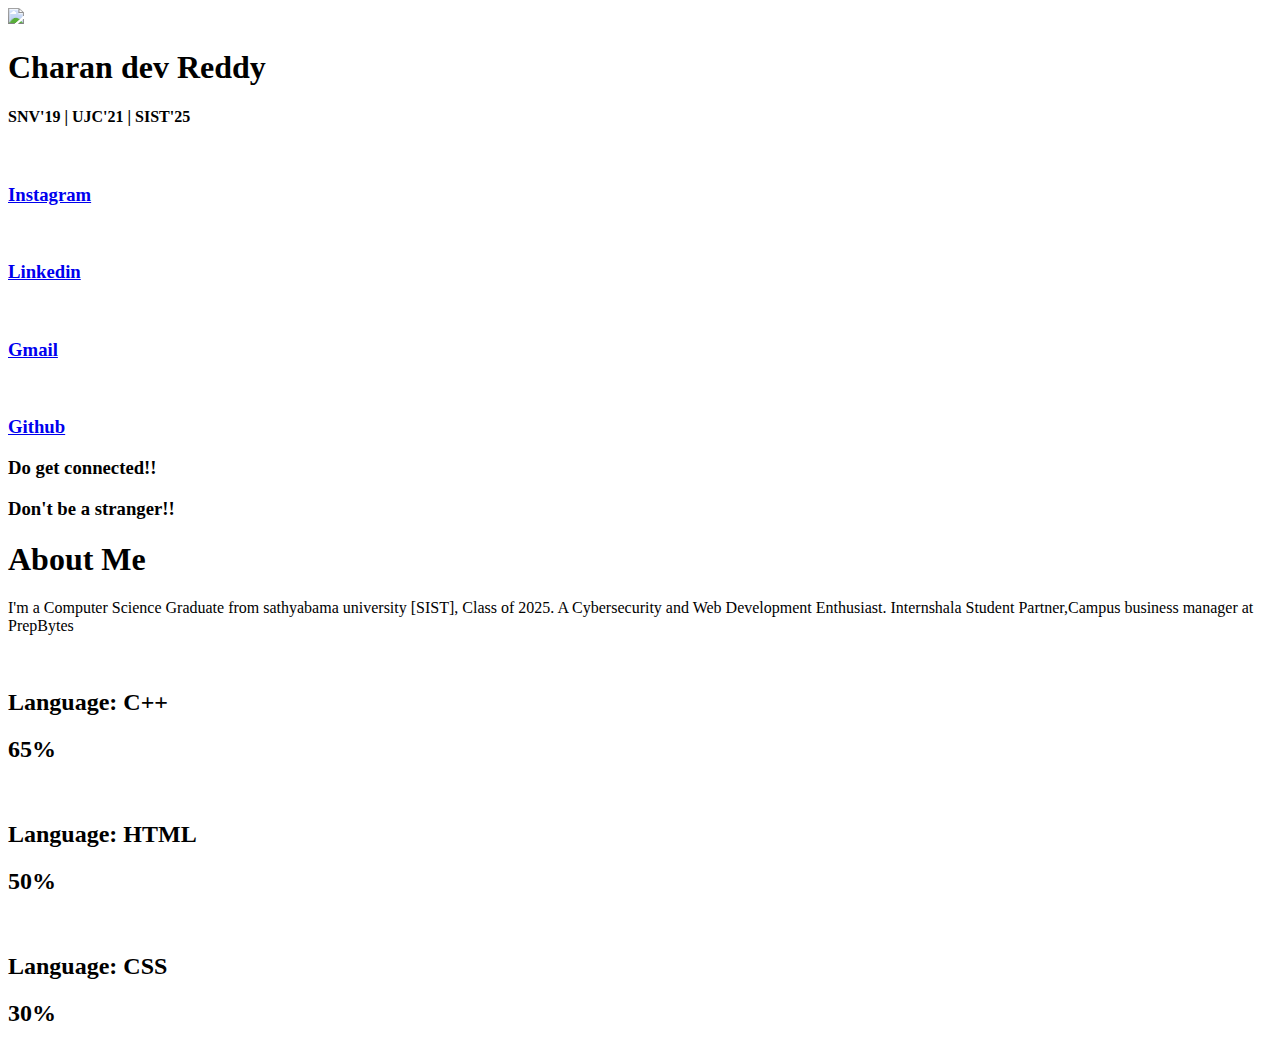
==== index.html @ 65d62570 "first commit" ====
<!DOCTYPE html>
<html lang="en">
<head>
    <meta charset="UTF-8">
    <meta http-equiv="X-UA-Compatible" content="IE=edge">
    <meta name="viewport" content="width=device-width, initial-scale=1.0">
    <link rel="stylesheet" href="C:\Users\chara\OneDrive\Desktop\portfolio\style.css" />
    <link rel="preconnect" href="https://fonts.googleapis.com">
<link rel="preconnect" href="https://fonts.gstatic.com" crossorigin>
<link href="https://fonts.googleapis.com/css2?family=Poppins:ital,wght@0,400;0,500;0,700;1,400&display=swap" rel="stylesheet">
    <title>
        portfolio
    </title>
</head>
<body>
<main>
    <section class="glass">
       <div class="dashboard">
           <div class="user">
               <img class="avatar" src="C:\Users\chara\OneDrive\Desktop\portfolio\images\avatar.png">
               <h1>Charan dev Reddy</h1>
               <h4>SNV'19 | UJC'21 | SIST'25</h4>
           </div>
             <div calss="links">
               <div class="link">
                <a href="https://www.instagram.com/charandevreddy/"><img class="icons" src="C:\Users\chara\OneDrive\Desktop\portfolio\images\Instagram.png" alt=""></a>
                <a href="https://www.instagram.com/charandevreddy/"> <h3>Instagram</h3></a>
               </div>
               <div class="link">
                <a href="https://www.linkedin.com/in/charandev-reddy-4b3130212/"><img class="icons" src="C:\Users\chara\OneDrive\Desktop\portfolio\images\Linkedin.png" alt=""></a>
                <a href="https://www.linkedin.com/in/charandev-reddy-4b3130212/"><h3>Linkedin</h3></a>
               </div>
               <div class="link">
                <a href="mailto:charanroxx03@gmail.com"><img class="icons" src="C:\Users\chara\OneDrive\Desktop\portfolio\images\Gmail.png" alt=""></a>
                <a href="mailto:charanroxx03@gmail.com"><h3>Gmail</h3></a>
               </div>
               <div class="link">
                <a href="https://github.com/charandevreddy"><img class="icons" src="C:\Users\chara\OneDrive\Desktop\portfolio\images\gitLogo.png" alt=""></a>
                <a href="https://github.com/charandevreddy"><h3>Github</h3></a>
               </div>
            </div>
            <div class="connection">
                <h3 id="a">Do get connected!!</h3>
                <h3 id="a">Don't be a stranger!!</h3>
            </div>
       </div>
       <div class="portfolio">
          <div class="aboutme">
              <div class="heading">
                  <h1>About Me</h1>
                  <p>I'm a Computer Science Graduate from sathyabama university [SIST], Class of 2025.
                    A Cybersecurity  and Web Development Enthusiast. Internshala Student Partner,Campus business manager at PrepBytes </p>
              </div>
          </div>
          <div class="cards">
            <div class="card">
                <img class="badges" src="C:\Users\chara\OneDrive\Desktop\portfolio\images\c++.png" alt="">
                <div class="card-info">
                    <h2>Language:  C++</h2>
                  <div class="progress1"> </div>
                </div>
                <h2 class="percentage">65%</h2>
              </div>
              <div class="card">
                <img class="badges" src="C:\Users\chara\OneDrive\Desktop\portfolio\images\html.png" alt="">
                <div class="card-info">
                    <h2>Language: HTML </h2>
                  <div class="progress2"> </div>
                </div>
                <h2 class="percentage">50%</h2>
              </div>
              <div class="card">
                <img class="badges" src="C:\Users\chara\OneDrive\Desktop\portfolio\images\css1.png" alt="">
                <div class="card-info">
                    <h2>Language:  CSS </h2>
                  <div class="progress3"> </div>
                </div>
                <h2 class="percentage">30%</h2>
              </div>
          </div> 
       </div>
    </section>
</main>
<div class="triangle1">

</div>
<div class="triangle2">

</div>
</body>
</html>
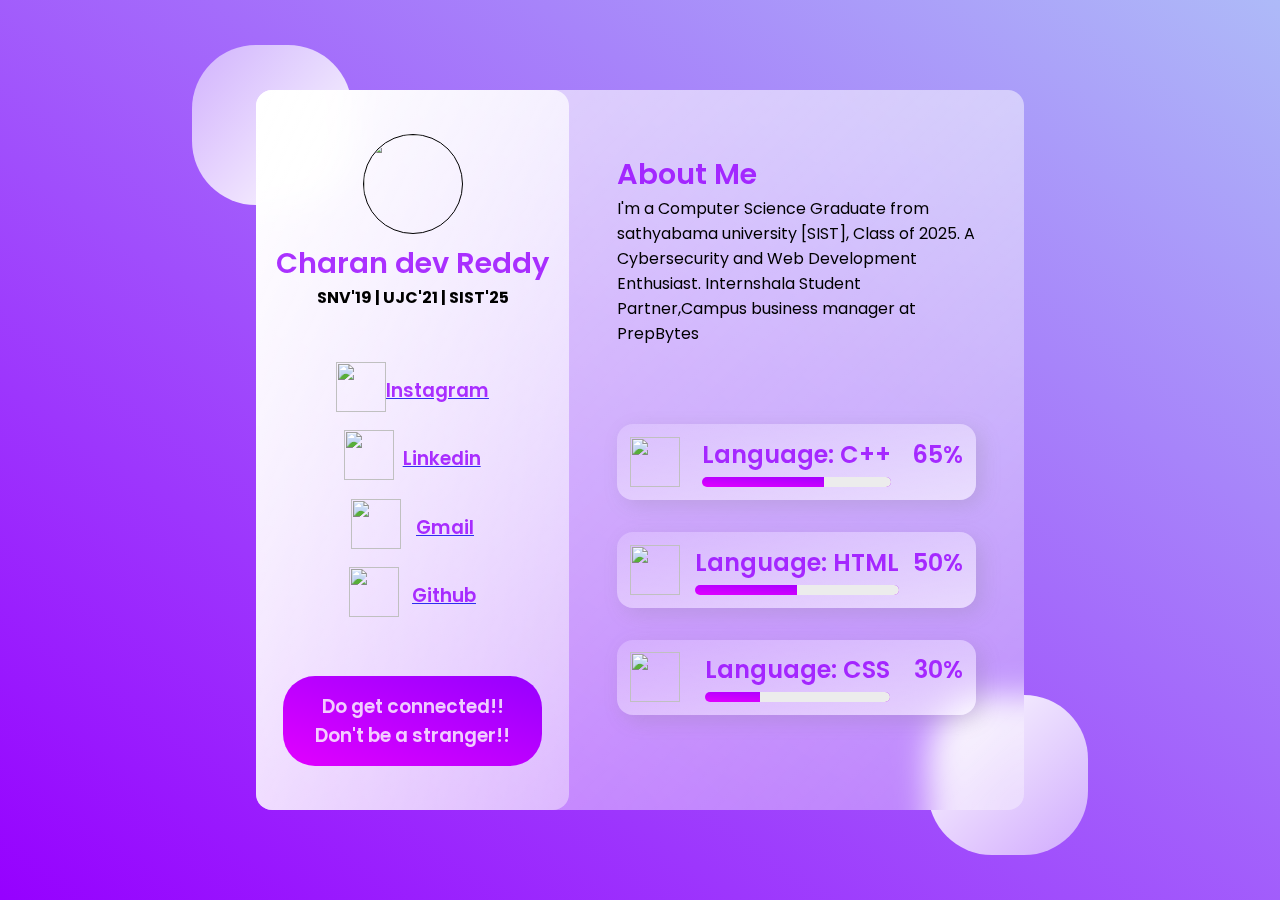
==== commit 63d438c0: "commit 4" ====
--- a/index.html
+++ b/index.html
@@ -4,7 +4,7 @@
     <meta charset="UTF-8">
     <meta http-equiv="X-UA-Compatible" content="IE=edge">
     <meta name="viewport" content="width=device-width, initial-scale=1.0">
-    <link rel="stylesheet" href="C:\Users\chara\OneDrive\Desktop\portfolio\style.css" />
+    <link rel="stylesheet" href="styles\style.css"  type="text/css">
     <link rel="preconnect" href="https://fonts.googleapis.com">
 <link rel="preconnect" href="https://fonts.gstatic.com" crossorigin>
 <link href="https://fonts.googleapis.com/css2?family=Poppins:ital,wght@0,400;0,500;0,700;1,400&display=swap" rel="stylesheet">
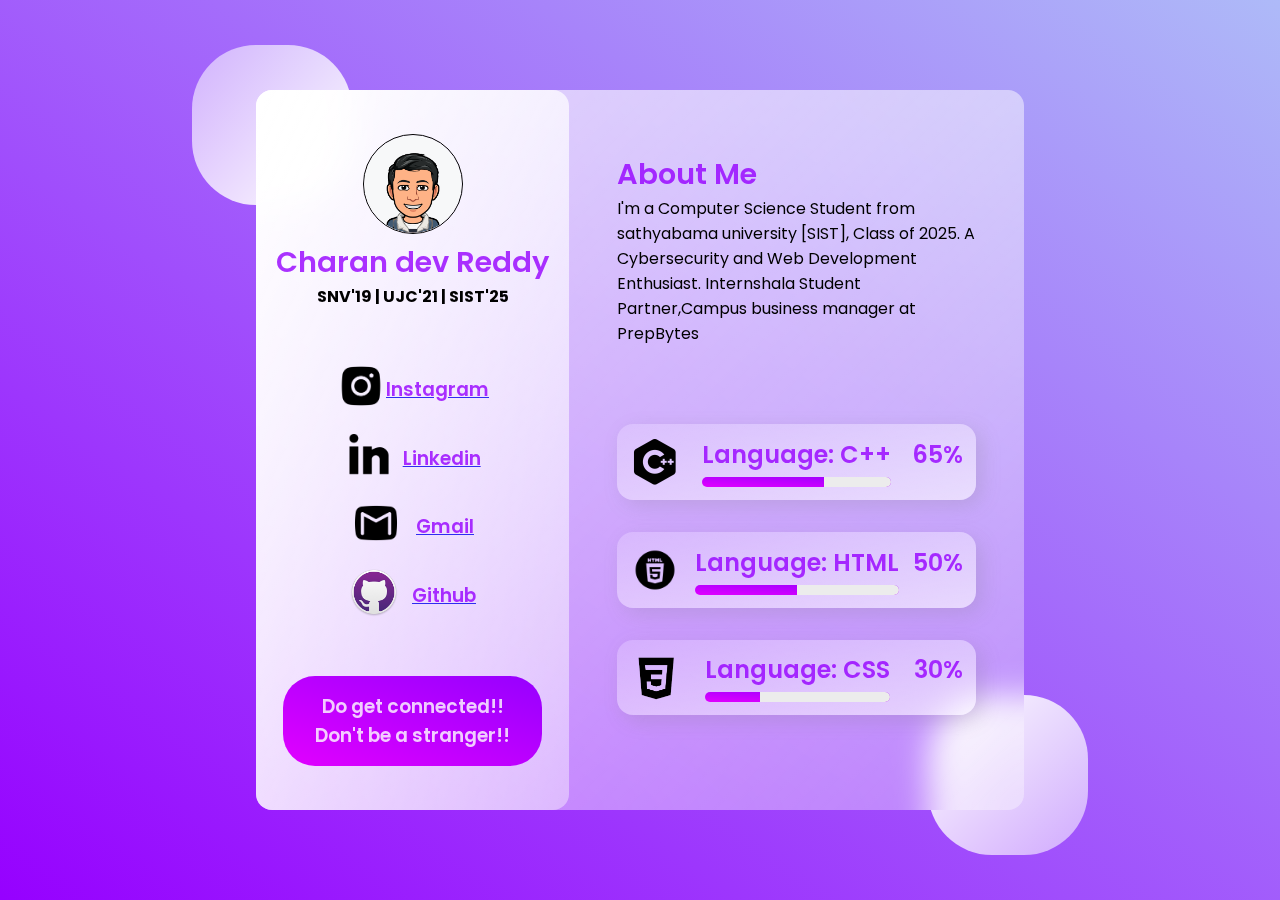
==== commit 2a8a20ae: "css" ====
--- a/index.html
+++ b/index.html
@@ -17,25 +17,25 @@
     <section class="glass">
        <div class="dashboard">
            <div class="user">
-               <img class="avatar" src="C:\Users\chara\OneDrive\Desktop\portfolio\images\avatar.png">
+               <img class="avatar" src="images\avatar.png">
                <h1>Charan dev Reddy</h1>
                <h4>SNV'19 | UJC'21 | SIST'25</h4>
            </div>
              <div calss="links">
                <div class="link">
-                <a href="https://www.instagram.com/charandevreddy/"><img class="icons" src="C:\Users\chara\OneDrive\Desktop\portfolio\images\Instagram.png" alt=""></a>
+                <a href="https://www.instagram.com/charandevreddy/"><img class="icons" src="images\Instagram.png" alt=""></a>
                 <a href="https://www.instagram.com/charandevreddy/"> <h3>Instagram</h3></a>
                </div>
                <div class="link">
-                <a href="https://www.linkedin.com/in/charandev-reddy-4b3130212/"><img class="icons" src="C:\Users\chara\OneDrive\Desktop\portfolio\images\Linkedin.png" alt=""></a>
+                <a href="https://www.linkedin.com/in/charandev-reddy-4b3130212/"><img class="icons" src="images\Linkedin.png" alt=""></a>
                 <a href="https://www.linkedin.com/in/charandev-reddy-4b3130212/"><h3>Linkedin</h3></a>
                </div>
                <div class="link">
-                <a href="mailto:charanroxx03@gmail.com"><img class="icons" src="C:\Users\chara\OneDrive\Desktop\portfolio\images\Gmail.png" alt=""></a>
+                <a href="mailto:charanroxx03@gmail.com"><img class="icons" src="images\Gmail.png" alt=""></a>
                 <a href="mailto:charanroxx03@gmail.com"><h3>Gmail</h3></a>
                </div>
                <div class="link">
-                <a href="https://github.com/charandevreddy"><img class="icons" src="C:\Users\chara\OneDrive\Desktop\portfolio\images\gitLogo.png" alt=""></a>
+                <a href="https://github.com/charandevreddy"><img class="icons" src="images\gitLogo.png" alt=""></a>
                 <a href="https://github.com/charandevreddy"><h3>Github</h3></a>
                </div>
             </div>
@@ -48,13 +48,13 @@
           <div class="aboutme">
               <div class="heading">
                   <h1>About Me</h1>
-                  <p>I'm a Computer Science Graduate from sathyabama university [SIST], Class of 2025.
+                  <p>I'm a Computer Science Student from sathyabama university [SIST], Class of 2025.
                     A Cybersecurity  and Web Development Enthusiast. Internshala Student Partner,Campus business manager at PrepBytes </p>
               </div>
           </div>
           <div class="cards">
             <div class="card">
-                <img class="badges" src="C:\Users\chara\OneDrive\Desktop\portfolio\images\c++.png" alt="">
+                <img class="badges" src="images\c++.png" alt="">
                 <div class="card-info">
                     <h2>Language:  C++</h2>
                   <div class="progress1"> </div>
@@ -62,7 +62,7 @@
                 <h2 class="percentage">65%</h2>
               </div>
               <div class="card">
-                <img class="badges" src="C:\Users\chara\OneDrive\Desktop\portfolio\images\html.png" alt="">
+                <img class="badges" src="images\html.png" alt="">
                 <div class="card-info">
                     <h2>Language: HTML </h2>
                   <div class="progress2"> </div>
@@ -70,7 +70,7 @@
                 <h2 class="percentage">50%</h2>
               </div>
               <div class="card">
-                <img class="badges" src="C:\Users\chara\OneDrive\Desktop\portfolio\images\css1.png" alt="">
+                <img class="badges" src="images\css.png" alt="">
                 <div class="card-info">
                     <h2>Language:  CSS </h2>
                   <div class="progress3"> </div>
